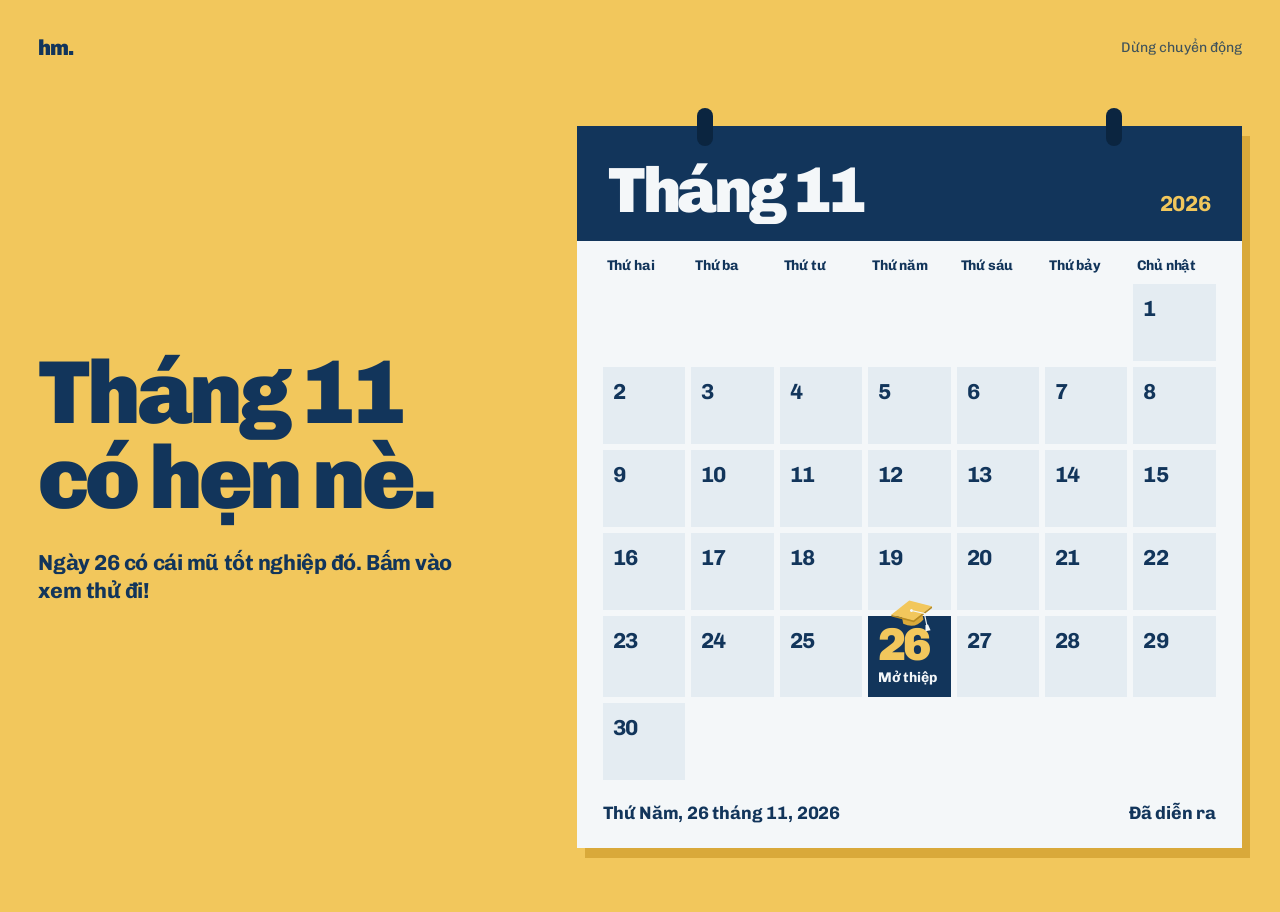
==== index.html @ f48a14b1 "Thiệp mời tốt nghiệp tương tác (lịch tháng 11) Co-Authored-By: Claude Sonnet 5.5 <noreply@anthropic." ====
<!doctype html>
<html lang="vi">
<head>
  <meta charset="UTF-8">
  <meta name="viewport" content="width=device-width, initial-scale=1, viewport-fit=cover">
  <meta name="theme-color" content="#f2c75c">
  <meta name="description" content="Hoài Minh tốt nghiệp ngày 26/11/2026. Bấm vào ngày 26 trên tờ lịch để mở thiệp nhé!">
  <meta property="og:title" content="Thiệp mời tốt nghiệp · Hoài Minh">
  <meta property="og:description" content="Tháng 11 có hẹn nè. Bấm vào ngày 26 để mở thiệp!">
  <title>Thiệp mời tốt nghiệp · Hoài Minh</title>
  <link rel="icon" href="assets/favicon.svg" type="image/svg+xml">
  <link rel="preconnect" href="https://fonts.googleapis.com">
  <link rel="preconnect" href="https://fonts.gstatic.com" crossorigin>
  <link href="https://fonts.googleapis.com/css2?family=Chivo:wght@400;700;900&display=swap" rel="stylesheet">
  <link rel="stylesheet" href="styles.css">
  <script>document.documentElement.classList.add('js')</script>
  <script src="event.js" defer></script><script src="script.js" defer></script>
</head>
<body class="state-calendar">
  <svg width="0" height="0" style="position:absolute" aria-hidden="true" focusable="false">
    <symbol id="cap" viewBox="0 0 480 300">
      <path d="M104 112v67q72 56 143 0v-67Z" class="cap-base"/>
      <path d="m35 101 143-71 145 71-145 71Z" class="cap-top"/>
      <path d="m35 101 143 71 145-71v12l-145 71L35 113Z" class="cap-edge"/>
      <path d="m178 101 84 39v81" fill="none" class="cap-cord" stroke-width="8" stroke-linecap="round"/>
      <circle cx="178" cy="101" r="10" class="cap-cord-fill"/>
      <path d="m253 220-9 42h36l-9-42Z" class="cap-cord-fill"/>
    </symbol>
  </svg>
  <canvas id="fx" aria-hidden="true"></canvas>
  <div id="toast" role="status" aria-live="polite"></div>
  <a class="skip" href="#main">Đến nội dung</a>

  <main id="main">
    <!-- ============ 1. TỜ LỊCH ============ -->
    <section id="calendar-view" class="view cal" aria-labelledby="cal-title">
      <header class="nav frame"><a class="wordmark" href="./" aria-label="Về đầu thiệp">hm.</a><button class="motion-toggle" type="button" aria-pressed="false">Dừng chuyển động</button></header>
      <div class="cal-body frame">
        <div class="cal-copy">
          <h1 id="cal-title">Tháng 11 <span>có hẹn nè.</span></h1>
          <p class="lead">Ngày 26 có cái mũ tốt nghiệp đó. Bấm vào xem thử đi!</p>
        </div>
        <div class="sheet-wrap">
          <div class="sheet-under" aria-hidden="true"><b>26</b><span>Thứ Năm, tháng 11</span></div>
          <div class="sheet" id="sheet">
            <div class="rings" aria-hidden="true"><i></i><i></i></div>
            <div class="sheet-head"><p id="month-title">Tháng 11</p><span id="calendar-year">2026</span></div>
            <table class="month-grid" aria-label="Lịch tháng 11 năm 2026"><thead><tr><th scope="col"><span class="long">Thứ hai</span><span class="short" aria-hidden="true">T2</span></th><th scope="col"><span class="long">Thứ ba</span><span class="short" aria-hidden="true">T3</span></th><th scope="col"><span class="long">Thứ tư</span><span class="short" aria-hidden="true">T4</span></th><th scope="col"><span class="long">Thứ năm</span><span class="short" aria-hidden="true">T5</span></th><th scope="col"><span class="long">Thứ sáu</span><span class="short" aria-hidden="true">T6</span></th><th scope="col"><span class="long">Thứ bảy</span><span class="short" aria-hidden="true">T7</span></th><th scope="col"><span class="long">Chủ nhật</span><span class="short" aria-hidden="true">CN</span></th></tr></thead><tbody id="month-days"></tbody></table>
            <p class="sheet-foot"><span id="date-note">Thứ Năm, 26 tháng 11, 2026</span><span id="days-left"></span></p>
          </div>
        </div>
      </div>
      <noscript><p class="noscript-note frame">Hoài Minh tốt nghiệp ngày 26/11/2026, mời bạn qua chung vui nha! Giờ và địa điểm mình sẽ báo sau. Bật JavaScript để mở thiệp nhé.</p></noscript>
    </section>

    <!-- ============ 2. THIỆP MỜI ============ -->
    <section id="invite-view" class="view invite" hidden aria-label="Thiệp mời">
      <section class="chapter c-navy hero-inv" aria-labelledby="title">
        <header class="nav frame"><a class="wordmark" href="#thiep" aria-label="Về đầu thiệp">hm.</a><nav aria-label="Điều hướng"><a href="#dem-nguoc">Đếm ngược</a><a href="#thong-tin">Thông tin</a><a href="#hoi-am">Hồi âm</a></nav><button class="motion-toggle" type="button" aria-pressed="false">Dừng chuyển động</button></header>
        <div class="hero-body frame">
          <div class="hero-copy">
            <p class="to rise">Gửi <strong data-guest>bạn</strong></p>
            <h1 id="title" tabindex="-1" class="rise">Hoài Minh <span>tốt nghiệp rồi!</span></h1>
            <p class="support rise">Thứ Năm, 26/11/2026. Qua chung vui với mình nha!</p>
            <div class="actions rise"><a class="button" href="#hoi-am">Báo mình bạn qua nha</a></div>
          </div>
          <div class="hero-date" id="tilt" data-par><span class="date-disc" aria-hidden="true"><svg viewBox="0 0 120 70"><text x="60" y="62" text-anchor="middle">26</text></svg></span><button class="hero-cap toss" type="button" aria-label="Tung mũ tốt nghiệp"><svg aria-hidden="true"><use href="#cap"/></svg></button></div>
        </div>
      </section>

      <section class="chapter c-gold" aria-labelledby="statement">
        <div class="frame statement">
          <h2 id="statement" class="stairs"><span data-r>Học xong rồi,</span><span data-r>ăn mừng thôi!</span></h2>
          <div class="statement-grid">
            <div class="statement-copy">
              <p class="lead" data-r>Mình học xong rồi! Có bạn ở đó thì vui hơn nhiều.</p>
              <p data-r>Mình chụp chung vài tấm hình, tám chuyện cho đã rồi ăn mừng thiệt vui nha.</p>
              <p class="sign" data-r data-name>Hoài Minh</p>
            </div>
            <button class="statement-art toss" data-par type="button" aria-label="Tung mũ tốt nghiệp" data-r><svg viewBox="0 0 480 300" aria-hidden="true"><use href="#cap"/></svg></button>
          </div>
        </div>
      </section>

      <section id="dem-nguoc" class="chapter c-deep" aria-labelledby="cd-title">
        <div class="frame">
          <h2 id="cd-title" data-r>Còn mấy ngày nữa?</h2>
          <div class="countdown" data-r role="timer" aria-live="off">
            <div><b data-cd="d">00</b><span>ngày</span></div><div><b data-cd="h">00</b><span>giờ</span></div><div><b data-cd="m">00</b><span>phút</span></div><div><b data-cd="s">00</b><span>giây</span></div>
          </div>
          <p class="lead cd-note" id="cd-note" data-r>Mình chờ bạn đó!</p>
        </div>
      </section>

      <section id="thong-tin" class="chapter c-paper" aria-labelledby="details-title">
        <div class="frame details">
          <h2 id="details-title" data-r>Thông tin nè.</h2>
          <div class="details-list">
            <dl>
              <div data-r><dt>Ngày</dt><dd data-date>26/11/2026</dd></div>
              <div data-r><dt>Giờ</dt><dd data-time>Mình báo sau nha</dd></div>
              <div data-r><dt>Địa điểm</dt><dd data-venue>Mình báo sau nha</dd></div>
              <div data-r><dt>Địa chỉ</dt><dd data-address>Mình gửi địa chỉ chính xác sau nha.</dd></div>
              <div data-r id="contact-row" hidden><dt>Liên hệ</dt><dd><a id="contact-phone" href="#"></a></dd></div>
            </dl>
            <div class="actions" data-r><a id="map-link" class="button" hidden target="_blank" rel="noopener">Xem đường đi</a><button id="calendar-save" class="button" type="button">Lưu vào lịch</button></div>
          </div>
        </div>
      </section>

      <section id="hoi-am" class="chapter c-sky" aria-labelledby="rsvp-title">
        <div class="frame rsvp">
          <div class="rsvp-copy">
            <h2 id="rsvp-title" data-r>Bạn qua được không?</h2>
            <p class="lead" data-r>Ghi tên bạn rồi bấm một nút, mình biết liền.</p>
          </div>
          <form id="personalize" data-r>
            <label for="guest-name">Tên của bạn</label>
            <input id="guest-name" name="guest" maxlength="60" autocomplete="given-name" placeholder="Ví dụ: Lan">
            <div class="rsvp-buttons"><button class="button yes" type="button" data-rsvp="yes">Mình qua nha</button><button class="button no" type="button" data-rsvp="no">Tiếc quá, mình bận rồi</button></div>
            <div class="rsvp-links"><button class="text-link" id="copy-link" type="button">Copy link thiệp này</button><button class="text-link" id="share-link" type="button" hidden>Chia sẻ thiệp</button></div>
            <p id="feedback" role="status">Tên chỉ hiện trên thiệp thôi, không gửi đi đâu hết.</p>
          </form>
        </div>
      </section>

      <footer class="chapter c-deep footer">
        <div class="frame">
          <p class="footer-name" data-name>Hoài Minh</p>
          <div class="footer-row"><p>Gặp nhau ngày 26.11.2026 nha!</p></div>
        </div>
      </footer>
    </section>
  </main>
</body>
</html>
---- styles.css ----
:root{
  --navy:#12355b;--deep:#0b2540;--sky:#cfe0ec;--tile:#e4ecf2;--gold:#f2c75c;--gold-dark:#d9a93a;--paper:#f4f7f9;
  --text:'Chivo','Segoe UI',Arial,sans-serif;
  --small:14px;--body:18px;--lead:clamp(21px,1.7vw,28px);--head:clamp(42px,7vw,108px);--hero:clamp(52px,7.2vw,116px);
  --margin:clamp(18px,3vw,40px);--ease:cubic-bezier(.16,1,.3,1);
  --cap-top:var(--paper);--cap-base:#b6cadb;--cap-edge:#8fa9bf;--cap-cord:var(--gold)
}
*{box-sizing:border-box}
html{scroll-behavior:smooth;-webkit-text-size-adjust:100%}
body{margin:0;background:var(--deep);color:var(--navy);font:400 var(--body)/1.55 var(--text);letter-spacing:-.01em;-webkit-font-smoothing:antialiased;-webkit-tap-highlight-color:transparent}
h1,h2,h3,p,dl,dd{margin:0}
a{color:inherit;text-decoration:none}
button,input{font:inherit;color:inherit}button{cursor:pointer;touch-action:manipulation}
[hidden]{display:none!important}
::selection{background:var(--gold);color:var(--navy)}
:focus-visible{outline:3px solid var(--navy);outline-offset:4px}
.c-navy :focus-visible,.c-deep :focus-visible{outline-color:var(--gold)}
.frame{width:calc(100% - var(--margin)*2);max-width:1480px;margin-inline:auto}
.skip{position:fixed;top:8px;left:8px;transform:translateY(-150%);background:var(--navy);color:var(--paper);padding:12px;z-index:90}.skip:focus{transform:none}
#fx{display:none;position:fixed;inset:0;width:100%;height:100%;pointer-events:none;z-index:80}
#toast{position:fixed;left:50%;bottom:max(24px,env(safe-area-inset-bottom));transform:translate(-50%,30px);background:var(--navy);color:var(--paper);padding:14px 22px;font-weight:700;font-size:var(--small);opacity:0;visibility:hidden;pointer-events:none;z-index:85;max-width:calc(100% - 32px);text-align:center;transition:opacity .25s,transform .35s var(--ease),visibility 0s .35s}
#toast.show{opacity:1;visibility:visible;transform:translate(-50%,0);transition-delay:0s}

.nav{display:flex;align-items:center;justify-content:space-between;gap:24px;height:96px;position:relative;z-index:3}
.wordmark{font-weight:900;font-size:var(--lead);letter-spacing:-.06em}
nav{display:flex;gap:36px}nav a{font-weight:700;font-size:var(--small)}
.motion-toggle{background:none;border:0;min-height:44px;font-size:var(--small);padding:10px 0;opacity:.8}

.button{display:inline-flex;align-items:center;justify-content:center;min-height:56px;padding:16px 28px;border:0;border-radius:0;background:var(--gold);color:var(--navy);font-weight:700;text-align:center;transition:transform .2s var(--ease),background .2s}
.button:hover{transform:translateY(-3px)}.button:active{transform:translateY(1px) scale(.98)}
.c-paper .button,.c-sky .button.yes{background:var(--navy);color:var(--paper)}
.c-sky .button.no{background:var(--paper);color:var(--navy)}
.text-link{display:inline-flex;align-items:center;min-height:44px;background:none;border:0;padding:0;font-weight:700;text-decoration:underline;text-decoration-thickness:2px;text-underline-offset:6px;text-align:left;transition:opacity .2s}
.text-link:hover{opacity:.7}
.actions{display:flex;flex-wrap:wrap;align-items:center;gap:12px 28px}

h1,h2,.footer-name,.countdown b{font-weight:900;letter-spacing:-.045em;line-height:1}
h1{font-size:var(--hero)}h1 span{display:block}
h2{font-size:var(--head);text-wrap:balance}
.lead{font-size:var(--lead);line-height:1.3;font-weight:700;letter-spacing:-.02em}

.view{position:relative}
.chapter{position:relative;overflow:hidden}
.c-navy{background:var(--navy);color:var(--paper)}
.c-gold{background:var(--gold);color:var(--navy);padding:clamp(80px,10vw,150px) 0}
.c-deep{background:var(--deep);color:var(--paper);padding:clamp(80px,10vw,150px) 0}
.c-paper{background:var(--paper);color:var(--navy);padding:clamp(80px,10vw,150px) 0}
.c-sky{background:var(--sky);color:var(--navy);padding:clamp(80px,10vw,150px) 0}

/* ===== 1. Tờ lịch ===== */
.cal{background:var(--gold);color:var(--navy);min-height:100svh;min-height:100dvh;display:flex;flex-direction:column;overflow:hidden}
.cal-body{flex:1;display:grid;grid-template-columns:minmax(0,5fr) minmax(0,7fr);gap:clamp(32px,5vw,90px);align-items:center;padding:12px 0 clamp(40px,5vw,72px)}
.cal h1{font-size:clamp(54px,7vw,116px);line-height:.95}
.cal .lead{margin-top:28px;max-width:420px}
.sheet-wrap{position:relative;perspective:1800px;padding-top:18px}
.sheet-under{position:absolute;inset:18px 0 0;background:var(--deep);color:var(--paper);display:flex;flex-direction:column;align-items:center;justify-content:center;font-weight:700;font-size:var(--lead);z-index:1;visibility:hidden}.tearing .sheet-under{visibility:visible}
.sheet-under b{font-weight:900;font-size:clamp(110px,16vw,260px);line-height:.85;color:var(--gold);letter-spacing:-.07em}
.sheet{position:relative;z-index:2;background:var(--paper);padding:0 clamp(12px,2vw,28px) 20px;transform-origin:50% 0;backface-visibility:hidden;isolation:isolate}
.sheet-wrap::after{content:'';position:absolute;inset:28px -8px -10px 8px;background:var(--gold-dark);z-index:0}
.rings{position:absolute;top:-18px;left:0;right:0;z-index:4}
.rings i{position:absolute;top:0;width:16px;height:38px;border-radius:8px;background:var(--deep)}
.rings i:first-child{left:18%}.rings i:last-child{right:18%}
.sheet-head{display:flex;align-items:flex-end;justify-content:space-between;gap:20px;background:var(--navy);color:var(--paper);margin:0 calc(-1 * clamp(12px,2vw,28px)) 14px;padding:clamp(22px,3vw,34px) clamp(16px,2.4vw,32px) clamp(14px,2vw,20px)}
.sheet-head p{font-weight:900;font-size:clamp(40px,5vw,78px);line-height:.95;letter-spacing:-.05em}
.sheet-head span{color:var(--gold);font-weight:700;font-size:var(--lead)}
.month-grid{width:calc(100% + 12px);margin:-6px;border-collapse:separate;border-spacing:6px;table-layout:fixed}
.month-grid th{font-size:var(--small);font-weight:700;text-align:left;padding:0 0 2px 4px}
.month-grid .short{display:none}
.month-grid td{height:clamp(52px,6vw,84px);background:var(--tile);padding:8px 10px;vertical-align:top;font-weight:700;font-size:var(--lead);letter-spacing:-.03em;position:relative;transition:transform .2s var(--ease),background .2s;cursor:default}
.month-grid td.empty-cell{background:transparent}
.month-grid td:not(.empty-cell):not(.is-event):hover{transform:scale(1.07);background:var(--sky);z-index:2}
.month-grid td.past{opacity:.45}
.month-grid td.today{background:var(--sky)}.month-grid td.today::after{content:'';position:absolute;left:10px;bottom:9px;width:8px;height:8px;border-radius:50%;background:var(--navy)}
.month-grid td.pop{animation:pop .45s var(--ease)}
.month-grid td.is-event{padding:0;background:var(--navy);z-index:3;overflow:visible}
.event-day{position:relative;display:flex;flex-direction:column;justify-content:flex-end;align-items:flex-start;width:100%;height:100%;padding:8px 10px;border:0;border-radius:0;background:var(--navy);color:var(--gold);text-align:left;isolation:isolate;--cap-top:var(--gold);--cap-base:#d9a93a;--cap-edge:#b68a22;--cap-cord:var(--paper)}
.event-day::before{content:'';position:absolute;inset:0;background:var(--navy);z-index:-1;animation:ripple 2.4s ease-out infinite;pointer-events:none}
.event-day .day{font-weight:900;font-size:clamp(28px,3.6vw,54px);letter-spacing:-.06em;line-height:.9}
.event-day .hint{font-size:var(--small);font-weight:700;color:var(--paper);margin-top:2px}
.event-day svg{position:absolute;right:-6px;top:-22px;width:clamp(46px,5.4vw,84px);height:auto;aspect-ratio:480/300;transform:rotate(-12deg);animation:bob 2.6s ease-in-out infinite;transition:transform .3s var(--ease)}
.event-day:hover svg,.event-day:focus-visible svg{animation:none;transform:rotate(0) translateY(-8px) scale(1.12)}
.event-day:focus-visible{outline-color:var(--gold);outline-offset:-6px}
.event-day.nudge{animation:hop .7s var(--ease)}
.sheet-foot{display:flex;justify-content:space-between;gap:16px;flex-wrap:wrap;padding-top:20px;font-weight:700;font-size:var(--body)}
.sheet.tear{transform:rotateX(-102deg) translateY(-6px);opacity:0;transition:transform .95s cubic-bezier(.55,0,.8,.4),opacity .15s linear .8s;pointer-events:none}
.noscript-note{padding:20px 0}

@keyframes ripple{0%{transform:scale(1);opacity:.45}100%{transform:scale(1.7);opacity:0}}
@keyframes bob{0%,100%{transform:rotate(-12deg) translateY(0)}50%{transform:rotate(-6deg) translateY(-6px)}}
@keyframes hop{0%,100%{transform:none}30%{transform:translateY(-14px) scale(1.12)}60%{transform:translateY(0) scale(.97)}}
@keyframes pop{0%{transform:scale(1)}40%{transform:scale(.88)}100%{transform:scale(1)}}

/* ===== 2. Thiệp mời ===== */
.invite.wipe{position:fixed;inset:0;z-index:40;overflow:hidden}
.hero-inv{min-height:100svh;min-height:100dvh;display:flex;flex-direction:column}
.hero-body{flex:1;display:grid;align-items:center;padding-bottom:clamp(40px,6vw,90px);position:relative;z-index:1}
.hero-copy{max-width:min(760px,54vw)}
.to{font-size:var(--lead);font-weight:700;margin-bottom:24px}.to strong{font-weight:900;color:var(--gold);overflow-wrap:anywhere}
.support{margin:36px 0 34px;max-width:520px;font-size:var(--lead);line-height:1.35}
.hero-date{--d:min(46vw,74vh);--tx:0;--ty:0;position:absolute;right:calc(-1 * var(--d) * .06);bottom:calc(-1 * var(--d) * .16);width:var(--d);height:var(--d)}
.date-disc{display:grid;place-items:center;width:100%;height:100%;border-radius:50%;background:var(--gold);transform:translate(calc(var(--tx) * 10px),calc(var(--ty) * 10px));transition:transform .25s ease-out;animation:disc-in 1.1s var(--ease) both}
.date-disc svg{width:76%;height:auto;overflow:visible}.date-disc text{font:900 70px var(--text);letter-spacing:-5px;fill:var(--navy)}
.hero-cap{position:absolute;left:-8%;top:-4%;width:46%;padding:0;border:0;background:none;transform:translate(calc(var(--tx) * 24px),calc(var(--ty) * 24px)) rotate(-14deg);transition:transform .25s ease-out;animation:cap-drop 1.2s var(--ease) .25s both}
.hero-cap svg,.statement-art svg{display:block;width:100%;height:auto;aspect-ratio:480/300}
.hero-cap:hover{filter:brightness(1.06)}
.stairs{font-size:var(--head);line-height:1.02}
.stairs span{display:block}.stairs span:nth-child(2){padding-left:clamp(0px,12vw,200px)}
.statement-grid{display:grid;grid-template-columns:repeat(12,1fr);gap:24px;align-items:end;margin-top:clamp(48px,6vw,96px)}
.statement-copy{grid-column:1/6;display:grid;gap:22px}.statement-copy p:not(.lead){max-width:440px}
.sign{font-weight:900;font-size:var(--lead);letter-spacing:-.04em}
.statement-art{grid-column:8/13;padding:0;border:0;background:none;--cap-top:var(--navy);--cap-base:#0b2540;--cap-edge:#08192b;--cap-cord:var(--paper);transition:transform .3s var(--ease)}
.statement-art:hover{transform:rotate(-6deg) scale(1.04)}
.cap-top{fill:var(--cap-top)}.cap-base{fill:var(--cap-base)}.cap-edge{fill:var(--cap-edge)}.cap-cord{stroke:var(--cap-cord)}.cap-cord-fill{fill:var(--cap-cord)}

.countdown{display:grid;grid-template-columns:repeat(4,1fr);gap:clamp(8px,1.4vw,20px);margin-top:clamp(32px,4vw,64px)}
.countdown>div{background:var(--navy);padding:clamp(16px,2.4vw,34px);display:flex;flex-direction:column;gap:6px;overflow:hidden}
.countdown b{font-size:clamp(44px,9vw,150px);color:var(--gold);font-variant-numeric:tabular-nums;display:block}
.countdown span{font-weight:700;font-size:var(--small)}
.cd-note{margin-top:clamp(28px,3vw,44px)}

.details{display:grid;grid-template-columns:minmax(0,1fr) minmax(0,1.05fr);gap:clamp(32px,6vw,100px);align-items:start}
.details-list{display:grid;gap:28px}
dl{display:grid;gap:8px}
dl>div{display:grid;grid-template-columns:130px 1fr;gap:20px;padding:22px 24px;background:var(--tile)}
dt{font-size:var(--small);font-weight:700;padding-top:6px}
dd{font-weight:900;font-size:var(--lead);letter-spacing:-.03em;line-height:1.2;overflow-wrap:anywhere}

.rsvp{display:grid;grid-template-columns:minmax(0,1fr) minmax(0,1fr);gap:clamp(32px,6vw,100px);align-items:end}
.rsvp .lead{margin-top:24px;max-width:420px}
form{display:flex;flex-direction:column;gap:14px;background:var(--paper);padding:clamp(22px,3vw,40px)}
label{font-size:var(--small);font-weight:700}
input{width:100%;min-width:0;border:0;border-radius:0;background:var(--tile);padding:16px 18px;color:var(--navy);font-size:var(--body)}
input::placeholder{color:#516879}
.rsvp-buttons{display:grid;grid-template-columns:1fr 1fr;gap:10px}
.rsvp-links{display:flex;gap:8px 28px;flex-wrap:wrap}
#feedback{font-size:var(--small);min-height:20px}

.footer-name{font-size:21vw;letter-spacing:-.065em;line-height:.9;white-space:nowrap;margin-left:-.04em}
.footer-row{display:flex;justify-content:space-between;gap:16px 24px;flex-wrap:wrap;margin-top:clamp(36px,5vw,72px);font-weight:700}
.footer-actions{display:flex;gap:8px 28px;flex-wrap:wrap}
.c-deep.footer{padding-bottom:calc(32px + env(safe-area-inset-bottom))}

.flying-cap{position:fixed;left:0;top:0;width:110px;height:auto;aspect-ratio:480/300;pointer-events:none;z-index:70;--cap-top:var(--paper);--cap-base:#b6cadb;--cap-edge:#8fa9bf;--cap-cord:var(--gold)}
.flying-cap.dark{--cap-top:var(--navy);--cap-base:#0b2540;--cap-edge:#08192b;--cap-cord:var(--gold-dark)}

/* ===== Chuyển động ===== */
.rise{animation:rise .8s var(--ease) both}.hero-copy>:nth-child(2){animation-delay:.08s}.hero-copy>:nth-child(3){animation-delay:.16s}.hero-copy>:nth-child(4){animation-delay:.24s}
@keyframes rise{from{transform:translateY(28px)}}
.js [data-r]{opacity:0;transform:translateY(28px)}
.js [data-r].is-in{opacity:1;transform:none;transition:opacity .8s var(--ease) var(--delay,0ms),transform .8s var(--ease) var(--delay,0ms)}
@keyframes disc-in{from{transform:scale(.82) translate(8%,8%);opacity:0}to{opacity:1}}
@keyframes cap-drop{from{opacity:0;transform:translateY(-40px) rotate(-30deg)}to{opacity:1}}
.no-reveal [data-r]{opacity:1!important;transform:none!important}
body.motion-paused *,body.motion-paused *::before,body.motion-paused *::after{animation:none!important;transition:none!important;scroll-behavior:auto!important}
body.motion-paused [data-r]{opacity:1!important;transform:none!important}
@media(prefers-reduced-motion:reduce){html{scroll-behavior:auto}*,*::before,*::after{animation:none!important;transition:none!important}.js [data-r]{opacity:1;transform:none}}

/* ===== Máy tính bảng ===== */
@media(max-width:900px){
  .cal-body{grid-template-columns:1fr;gap:36px;align-content:center}
  .cal .lead{max-width:none}
  .hero-copy{max-width:none}
  .details,.rsvp{grid-template-columns:1fr}
  .statement-copy{grid-column:1/-1}.statement-art{grid-column:1/-1;max-width:420px;margin-top:16px}
}
/* ===== Điện thoại ===== */
@media(max-width:600px){
  :root{--body:16px;--small:13px;--head:clamp(38px,11.6vw,58px);--hero:clamp(46px,13.4vw,64px)}
  .nav{height:68px;gap:14px}nav{gap:18px}nav a:nth-child(1){display:none}
  .motion-toggle{font-size:0;min-width:44px}.motion-toggle::after{content:'Ⅱ';font-size:18px}.motion-toggle[aria-pressed=true]::after{content:'▷'}
  .cal h1{font-size:clamp(46px,13.4vw,64px)}.cal .lead{margin-top:16px}
  .cal-body{gap:26px;padding-bottom:36px}
  .sheet-under b{font-size:46vw}
  .month-grid{border-spacing:3px;margin:-3px;width:calc(100% + 6px)}
  .month-grid th{text-align:center;padding:0}.month-grid .long{display:none}.month-grid .short{display:inline}
  .month-grid td{height:46px;padding:5px;font-size:var(--body);text-align:center}
  .month-grid td.today::after{left:50%;transform:translateX(-50%);bottom:5px;width:6px;height:6px}
  .event-day{align-items:center;justify-content:center;padding:2px}.event-day .hint{display:none}.event-day .day{font-size:var(--lead)}.event-day svg{width:40px;right:-4px;top:-18px;z-index:2}
  .rings i{height:30px}
  .sheet-foot{padding-top:14px}
  .hero-body{display:block;padding-bottom:0}
  .support{margin:24px 0 24px}
  .hero-date{position:relative;right:auto;bottom:auto;--d:92vw;width:var(--d);height:var(--d);margin:40px 0 calc(var(--d) * -.3) 12vw}
  .hero-cap{width:48%;left:-12%}
  .stairs span:nth-child(2){padding-left:8vw}
  .countdown{grid-template-columns:1fr 1fr}.countdown b{font-size:clamp(56px,20vw,100px)}
  dl>div{grid-template-columns:1fr;gap:4px;padding:18px}dt{padding-top:0}
  .rsvp-buttons{grid-template-columns:1fr}
  .actions .button{width:100%}
}
@media(max-height:560px) and (orientation:landscape){.cal{min-height:auto}.hero-inv{min-height:auto}}

h1[tabindex="-1"]:focus{outline:none}

/* ---------- Hiệu ứng khi cuộn ---------- */
#progress{position:fixed;left:0;top:0;height:5px;width:100%;background:var(--gold);transform:scaleX(var(--prog,0));transform-origin:left;z-index:60;display:none;pointer-events:none}
body.state-invite #progress{display:block}
.hero-date[data-par]{translate:0 calc(var(--p,0) * 70px)}
.statement-art[data-par]{rotate:calc((var(--p,.5) - .5) * 36deg);translate:0 calc((var(--p,.5) - .5) * -50px)}
.js .stairs span[data-r]{transform:translateX(-70px)}
.js .stairs span[data-r]:nth-child(2){transform:translateX(70px)}
.js .stairs span[data-r].is-in{transform:none}
.js .countdown[data-r]{opacity:1;transform:none}
.js .countdown>div{opacity:0;transform:translateY(46px) scale(.88)}
.js .countdown.is-in>div{opacity:1;transform:none;transition:opacity .6s var(--ease),transform .7s cubic-bezier(.3,1.5,.5,1)}
.js .countdown.is-in>div:nth-child(2){transition-delay:.12s}.js .countdown.is-in>div:nth-child(3){transition-delay:.24s}.js .countdown.is-in>div:nth-child(4){transition-delay:.36s}
.js .details dl>div[data-r]{transform:translateX(-30px)}
.js .details dl>div[data-r].is-in{transform:none}
body.motion-paused .hero-date[data-par],body.motion-paused .statement-art[data-par]{translate:none;rotate:none}
body.motion-paused .countdown>div,body.motion-paused .stairs span{opacity:1!important;transform:none!important}
@media(prefers-reduced-motion:reduce){.hero-date[data-par],.statement-art[data-par]{translate:none;rotate:none}.js .countdown>div{opacity:1;transform:none}.js .stairs span[data-r]{transform:none}#progress{display:none!important}}

#contact-phone{color:inherit;text-decoration:underline;text-underline-offset:.15em;text-decoration-thickness:3px;text-decoration-color:var(--gold)}
#contact-row[hidden]{display:none}
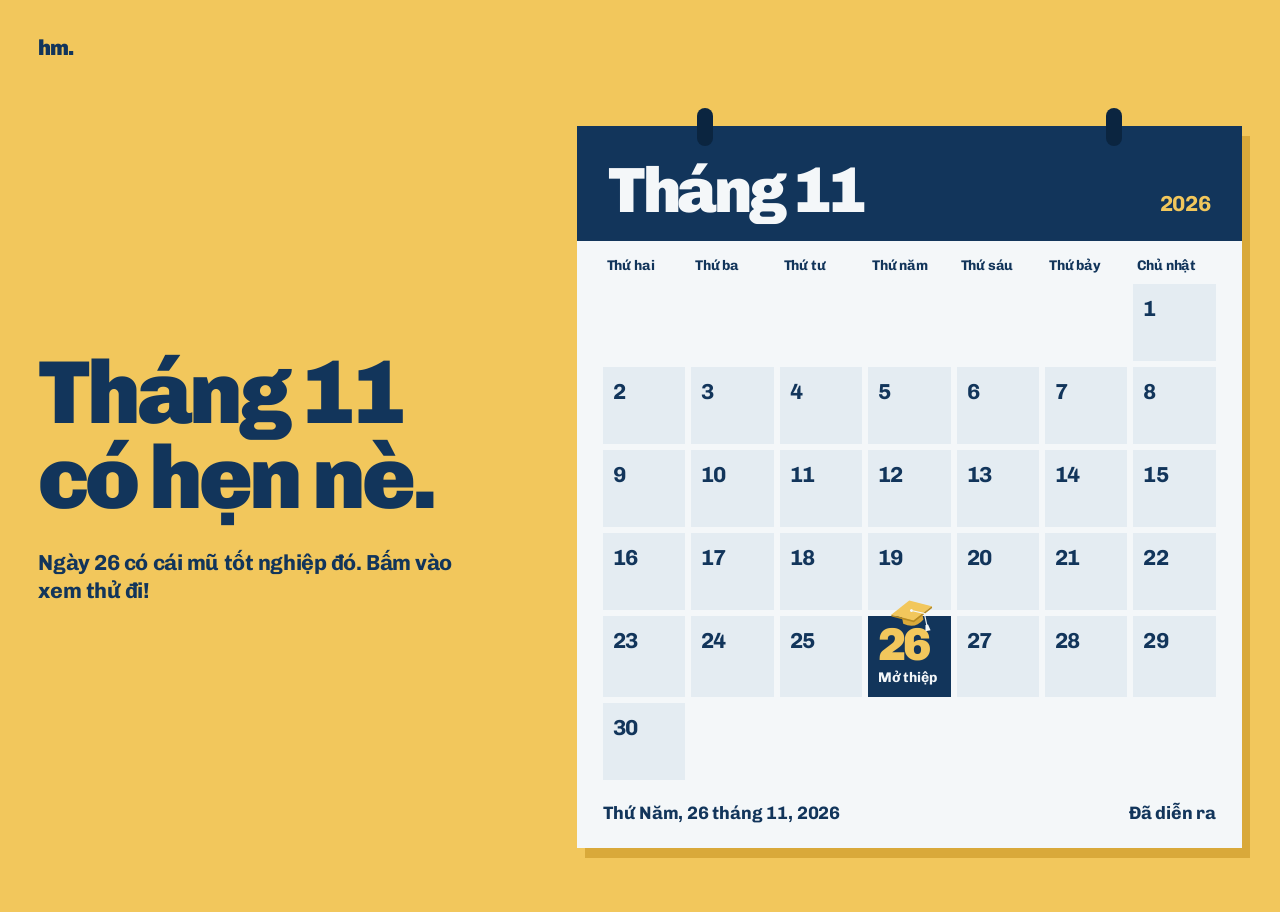
==== commit a0daf506: "Thêm ảnh trường vào phần thông tin, bỏ nút dừng chuyển động Co-Authored-By: Claude Sonnet 5.5 <norep" ====
--- a/index.html
+++ b/index.html
@@ -34,7 +34,7 @@
   <main id="main">
     <!-- ============ 1. TỜ LỊCH ============ -->
     <section id="calendar-view" class="view cal" aria-labelledby="cal-title">
-      <header class="nav frame"><a class="wordmark" href="./" aria-label="Về đầu thiệp">hm.</a><button class="motion-toggle" type="button" aria-pressed="false">Dừng chuyển động</button></header>
+      <header class="nav frame"><a class="wordmark" href="./" aria-label="Về đầu thiệp">hm.</a></header>
       <div class="cal-body frame">
         <div class="cal-copy">
           <h1 id="cal-title">Tháng 11 <span>có hẹn nè.</span></h1>
@@ -56,7 +56,7 @@
     <!-- ============ 2. THIỆP MỜI ============ -->
     <section id="invite-view" class="view invite" hidden aria-label="Thiệp mời">
       <section class="chapter c-navy hero-inv" aria-labelledby="title">
-        <header class="nav frame"><a class="wordmark" href="#thiep" aria-label="Về đầu thiệp">hm.</a><nav aria-label="Điều hướng"><a href="#dem-nguoc">Đếm ngược</a><a href="#thong-tin">Thông tin</a><a href="#hoi-am">Hồi âm</a></nav><button class="motion-toggle" type="button" aria-pressed="false">Dừng chuyển động</button></header>
+        <header class="nav frame"><a class="wordmark" href="#thiep" aria-label="Về đầu thiệp">hm.</a><nav aria-label="Điều hướng"><a href="#dem-nguoc">Đếm ngược</a><a href="#thong-tin">Thông tin</a><a href="#hoi-am">Hồi âm</a></nav></header>
         <div class="hero-body frame">
           <div class="hero-copy">
             <p class="to rise">Gửi <strong data-guest>bạn</strong></p>
@@ -105,6 +105,7 @@
             </dl>
             <div class="actions" data-r><a id="map-link" class="button" hidden target="_blank" rel="noopener">Xem đường đi</a><button id="calendar-save" class="button" type="button">Lưu vào lịch</button></div>
           </div>
+          <figure class="venue" data-r><img src="assets/venue.webp" width="1921" height="770" loading="lazy" decoding="async" alt="Cổng và bảng tên Trường Đại học Khoa học Tự nhiên, ĐHQG TP.HCM"></figure>
         </div>
       </section>
 
--- a/styles.css
+++ b/styles.css
@@ -212,3 +212,7 @@
 
 #contact-phone{color:inherit;text-decoration:underline;text-underline-offset:.15em;text-decoration-thickness:3px;text-decoration-color:var(--gold)}
 #contact-row[hidden]{display:none}
+
+.venue{grid-column:1/-1;margin:0;overflow:hidden;background:var(--tile)}
+.venue img{display:block;width:100%;height:auto;aspect-ratio:1921/770;object-fit:cover}
+@media(max-width:600px){.venue img{aspect-ratio:4/3;object-position:62% center}}
